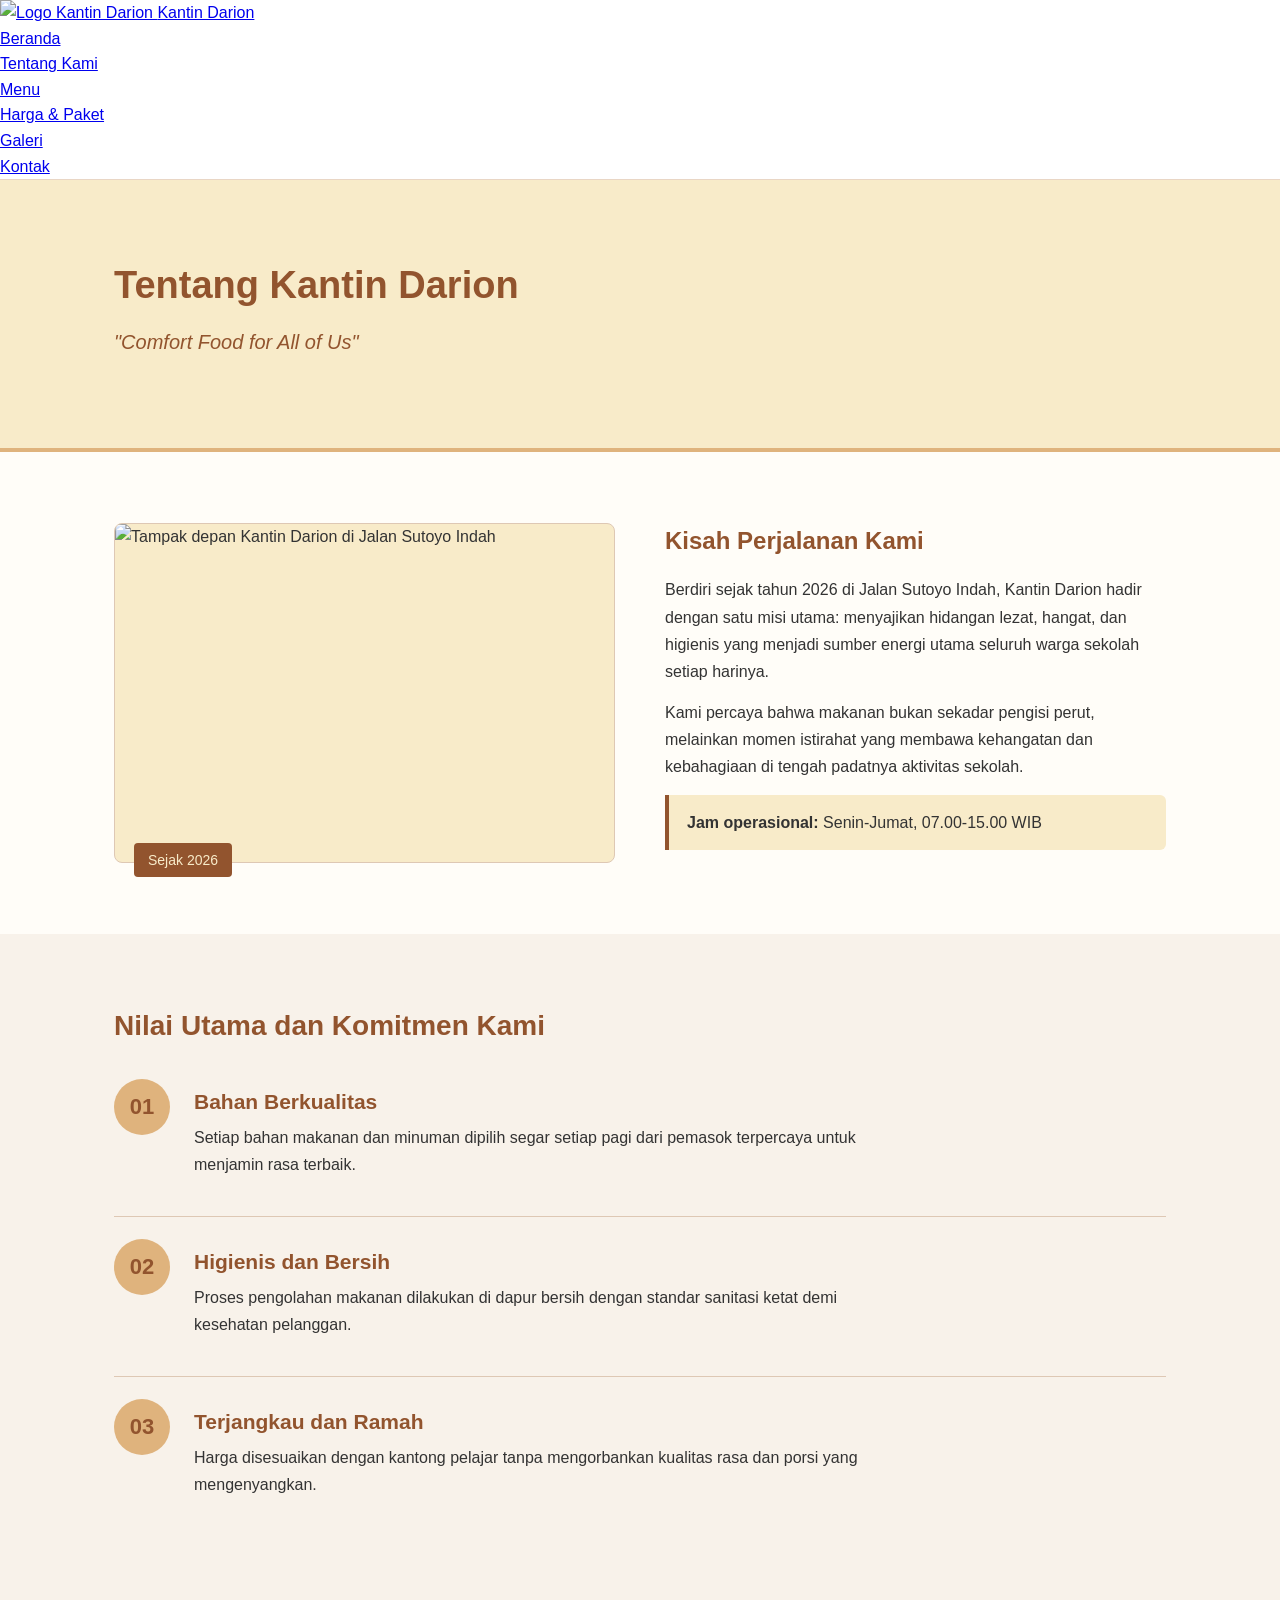
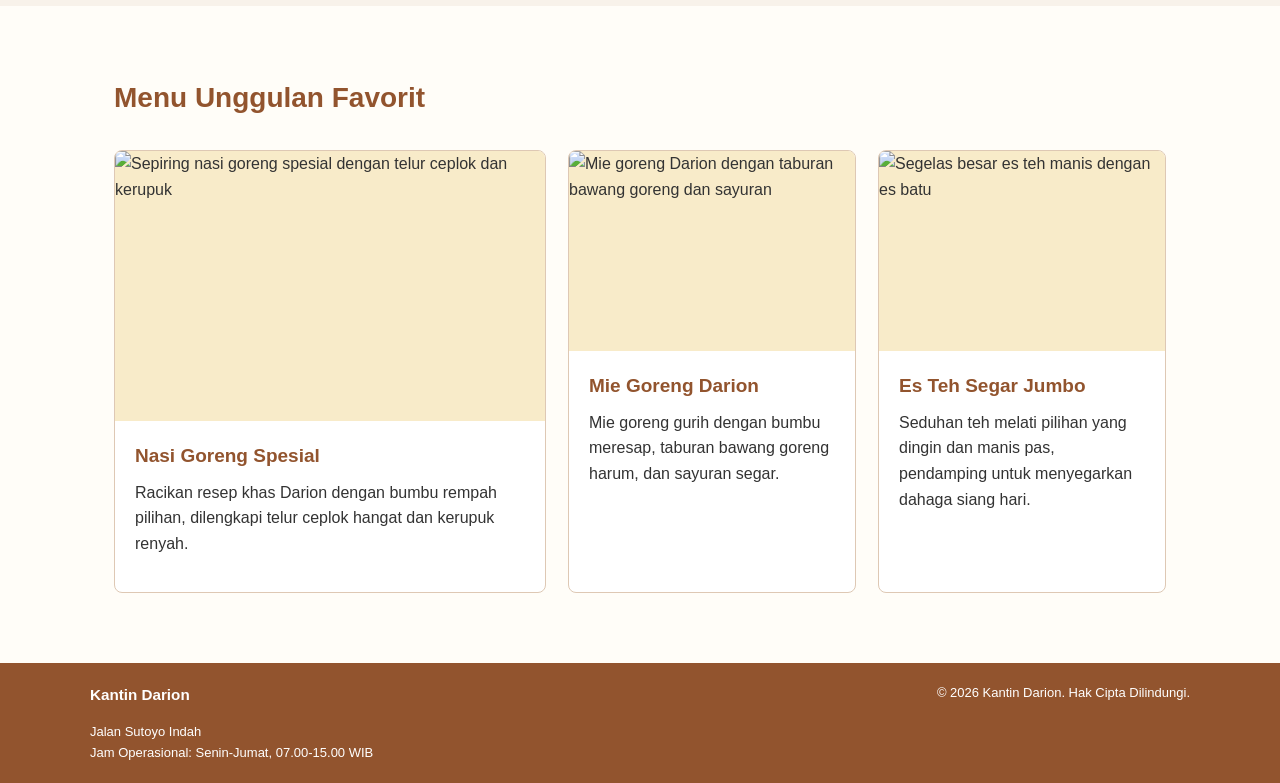
==== pages/about.html @ 690d01d7 "wip: implement about us page" ====
<!DOCTYPE html>
<html lang="id">
<head>
    <meta charset="UTF-8">
    <meta name="viewport" content="width=device-width, initial-scale=1.0">
    <title>Tentang Kami - Kantin Darion</title>
    <link rel="stylesheet" href="../styles/global.css">
    <link rel="stylesheet" href="../styles/about.css">
</head>
<body>

    <header class="main-header">
        <div class="header-container">
            <a href="../index.html" class="logo-link">
                <img src="jvjgvguvg" alt="Logo Kantin Darion" class="site-logo">
                <span class="site-title">Kantin Darion</span>
            </a>
            <nav class="main-nav">
                <ul>
                    <li><a href="../index.html">Beranda</a></li>
                    <li><a href="about.html" class="active">Tentang Kami</a></li>
                    <li><a href="products.html">Menu</a></li>
                    <li><a href="pricing.html">Harga & Paket</a></li>
                    <li><a href="gallery.html">Galeri</a></li>
                    <li><a href="contact.html">Kontak</a></li>
                </ul>
            </nav>
        </div>
    </header>

    <main class="about-page">
        
        <section class="about-hero">
            <div class="about-container">
                <h1>Tentang Kantin Darion</h1>
                <p class="hero-tagline">"Comfort Food for All of Us"</p>
            </div>
        </section>

        <section class="story-section">
            <div class="about-container story-grid">
                <figure class="story-figure">
                    <img src="" alt="Tampak depan Kantin Darion di Jalan Sutoyo Indah" class="story-image">
                    <span class="story-badge">Sejak 2026</span>
                </figure>
                <div class="story-text">
                    <h2>Kisah Perjalanan Kami</h2>
                    <p>Berdiri sejak tahun 2026 di Jalan Sutoyo Indah, Kantin Darion hadir dengan satu misi utama: menyajikan hidangan lezat, hangat, dan higienis yang menjadi sumber energi utama seluruh warga sekolah setiap harinya.</p>
                    <p>Kami percaya bahwa makanan bukan sekadar pengisi perut, melainkan momen istirahat yang membawa kehangatan dan kebahagiaan di tengah padatnya aktivitas sekolah.</p>
                    <p class="story-hours"><strong>Jam operasional:</strong> Senin-Jumat, 07.00-15.00 WIB</p>
                </div>
            </div>
        </section>

        <section class="values-section">
            <div class="about-container">
                <h2 class="section-title">Nilai Utama dan Komitmen Kami</h2>
                <ol class="values-list">
                    <li class="value-item">
                        <h3>Bahan Berkualitas</h3>
                        <p>Setiap bahan makanan dan minuman dipilih segar setiap pagi dari pemasok terpercaya untuk menjamin rasa terbaik.</p>
                    </li>
                    <li class="value-item">
                        <h3>Higienis dan Bersih</h3>
                        <p>Proses pengolahan makanan dilakukan di dapur bersih dengan standar sanitasi ketat demi kesehatan pelanggan.</p>
                    </li>
                    <li class="value-item">
                        <h3>Terjangkau dan Ramah</h3>
                        <p>Harga disesuaikan dengan kantong pelajar tanpa mengorbankan kualitas rasa dan porsi yang mengenyangkan.</p>
                    </li>
                </ol>
            </div>
        </section>

        <section class="signature-section">
            <div class="about-container">
                <h2 class="section-title">Menu Unggulan Favorit</h2>
                <div class="signature-grid">
                    <article class="signature-card signature-card-main">
                        <img src="../assets/images/about/special-fried-rice.jpg" alt="Sepiring nasi goreng spesial dengan telur ceplok dan kerupuk" class="signature-img">
                        <div class="signature-body">
                            <h3>Nasi Goreng Spesial</h3>
                            <p>Racikan resep khas Darion dengan bumbu rempah pilihan, dilengkapi telur ceplok hangat dan kerupuk renyah.</p>
                        </div>
                    </article>
                    <article class="signature-card">
                        <img src="../assets/images/about/fried-noodles.jpg" alt="Mie goreng Darion dengan taburan bawang goreng dan sayuran" class="signature-img">
                        <div class="signature-body">
                            <h3>Mie Goreng Darion</h3>
                            <p>Mie goreng gurih dengan bumbu meresap, taburan bawang goreng harum, dan sayuran segar.</p>
                        </div>
                    </article>
                    <article class="signature-card">
                        <img src="../assets/images/about/iced-sweet-tea.jpg" alt="Segelas besar es teh manis dengan es batu" class="signature-img">
                        <div class="signature-body">
                            <h3>Es Teh Segar Jumbo</h3>
                            <p>Seduhan teh melati pilihan yang dingin dan manis pas, pendamping untuk menyegarkan dahaga siang hari.</p>
                        </div>
                    </article>
                </div>
            </div>
        </section>
    </main>

    <footer class="main-footer">
        <div class="container footer-content">
            <div class="footer-info">
                <h3>Kantin Darion</h3>
                <p>Jalan Sutoyo Indah</p>
                <p>Jam Operasional: Senin-Jumat, 07.00-15.00 WIB</p>
            </div>
            <div class="footer-copyright">
                <p>&copy; 2026 Kantin Darion. Hak Cipta Dilindungi.</p>
            </div>
        </div>
    </footer>
</body>
</html>
---- styles/global.css ----
/* Basic styles */
* {
    margin: 0;
    padding: 0;
    box-sizing: border-box;
}

body {
    font-family: Arial, sans-serif;
    background-color: #fffdf8;
    color: #333;
    line-height: 1.6;
}

.container {
    width: 88%;
    max-width: 1100px;
    margin: auto;
}

.section-space {
    padding: 55px 0;
}

h1, h2, h3 {
    margin-bottom: 15px;
}

p {
    margin-bottom: 15px;
}

/* Navbar */
header {
    background-color: white;
    border-bottom: 1px solid #e9d6c5;
}

.navbar {
    display: flex;
    justify-content: space-between;
    align-items: center;
    min-height: 80px;
    gap: 20px;
}

.brand {
    display: flex;
    align-items: center;
    gap: 10px;
    font-size: 20px;
    font-weight: bold;
    color: #92542e;
    text-decoration: none;
    white-space: nowrap;
}

.brand img {
    width: 44px;
    height: 44px;
}

.nav-links {
    display: flex;
    gap: 18px;
    list-style: none;
}

.nav-links a {
    color: #333;
    text-decoration: none;
    padding: 8px 0;
    border-bottom: 2px solid transparent;
    transition: color 0.2s;
}

.nav-links a:hover,
.nav-links .active {
    color: #92542e;
    border-bottom-color: #92542e;
}

/* Buttons and links */
.button {
    display: inline-block;
    background-color: #92542e;
    color: white;
    padding: 10px 18px;
    border: none;
    border-radius: 5px;
    text-decoration: none;
    font: inherit;
    cursor: pointer;
    transition: background-color 0.2s;
}

.button:hover {
    background-color: #6e3e22;
}

.text-link {
    color: #92542e;
    font-weight: bold;
}

/* Footer */
footer {
    background-color: #92542e;
    color: white;
    padding: 20px 0;
}

.footer-content {
    display: flex;
    justify-content: space-between;
    gap: 20px;
    font-size: 13px;
}

.footer-content p {
    margin: 0;
}

.back-to-top {
    position: fixed;
    right: 18px;
    bottom: 18px;
    background-color: #92542e;
    color: white;
    width: 38px;
    height: 38px;
    border-radius: 50%;
    display: flex;
    align-items: center;
    justify-content: center;
    text-decoration: none;
}
---- styles/about.css ----
.about-container {
    max-width: 1100px;
    margin: 0 auto;
    padding: 0 24px;
}

.section-title {
    color: #92542e;
    font-size: 28px;
    margin-bottom: 30px;
}

.about-hero {
    background-color: #f8ebc9;
    padding: 75px 0;
    border-bottom: 4px solid #dfb37d;
}

.about-hero h1 {
    color: #92542e;
    font-size: 38px;
    margin-bottom: 10px;
}

.hero-tagline {
    font-size: 20px;
    font-style: italic;
    color: #92542e;
}

.story-section {
    padding: 70px 0;
}

.story-grid {
    display: grid;
    grid-template-columns: 1fr 1fr;
    gap: 50px;
    align-items: center;
}

.story-figure {
    position: relative;
    margin: 0;
}

.story-image {
    display: block;
    width: 100%;
    height: 340px;
    object-fit: cover;
    border: 1px solid #dec8b4;
    border-radius: 8px;
    background-color: #f8ebc9;
}

.story-badge {
    position: absolute;
    bottom: -14px;
    left: 20px;
    padding: 6px 14px;
    background-color: #92542e;
    color: #f8ebc9;
    font-size: 14px;
    border-radius: 4px;
}

.story-text h2 {
    color: #92542e;
    margin-bottom: 16px;
}

.story-text p {
    margin-bottom: 14px;
    line-height: 1.7;
}

.story-hours {
    padding: 14px 18px;
    background-color: #f8ebc9;
    border-left: 4px solid #92542e;
    border-radius: 0 6px 6px 0;
}

/* ---------- Values (numbered list via CSS counter) ---------- */
.values-section {
    background-color: #f8f2ea;
    padding: 70px 0;
}

.values-list {
    list-style: none;
    padding: 0;
    margin: 0;
    counter-reset: value-number;
}

.value-item {
    position: relative;
    counter-increment: value-number;
    padding: 6px 0 22px 80px;
    margin-bottom: 22px;
    border-bottom: 1px solid #dec8b4;
}

.value-item:last-child {
    border-bottom: none;
    margin-bottom: 0;
}

.value-item::before {
    content: counter(value-number, decimal-leading-zero);
    position: absolute;
    top: 0;
    left: 0;
    width: 56px;
    height: 56px;
    line-height: 56px;
    text-align: center;
    background-color: #dfb37d;
    color: #92542e;
    font-size: 22px;
    font-weight: bold;
    border-radius: 50%;
}

.value-item h3 {
    color: #92542e;
    font-size: 21px;
    margin-bottom: 6px;
}

.value-item p {
    max-width: 700px;
    line-height: 1.7;
}

/* ---------- Signature menu (grid, first card wider) ---------- */
.signature-section {
    padding: 70px 0;
}

.signature-grid {
    display: grid;
    grid-template-columns: 1.5fr 1fr 1fr;
    gap: 22px;
}

.signature-card {
    display: flex;
    flex-direction: column;
    overflow: hidden;
    background-color: white;
    border: 1px solid #dec8b4;
    border-radius: 8px;
    transition: transform 0.2s, box-shadow 0.2s;
}

.signature-card:hover {
    transform: translateY(-5px);
    box-shadow: 0 8px 18px rgba(146, 84, 46, 0.18);
}

.signature-img {
    display: block;
    width: 100%;
    height: 200px;
    object-fit: cover;
    background-color: #f8ebc9;
}

.signature-card-main .signature-img {
    height: 270px;
}

.signature-body {
    padding: 20px;
}

.signature-body h3 {
    color: #92542e;
    font-size: 19px;
    margin-bottom: 8px;
}

.signature-body p {
    line-height: 1.6;
}
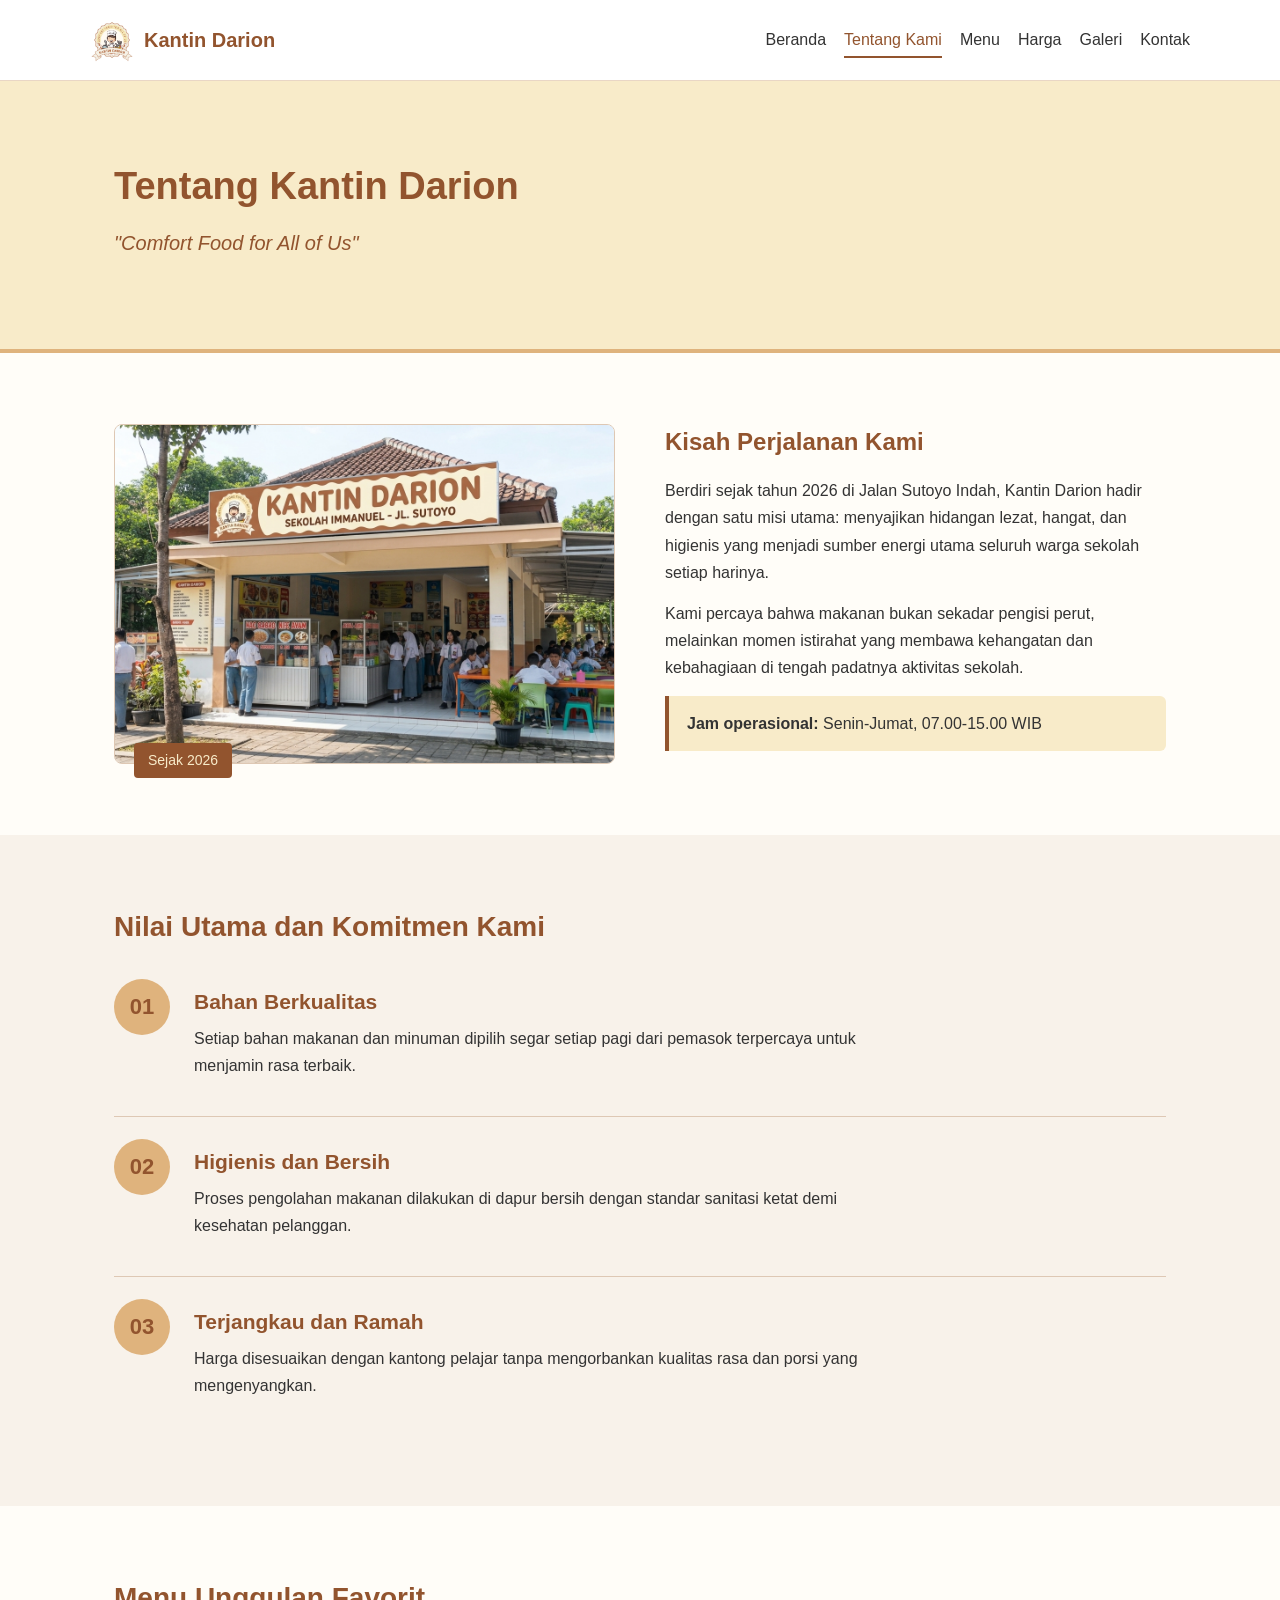
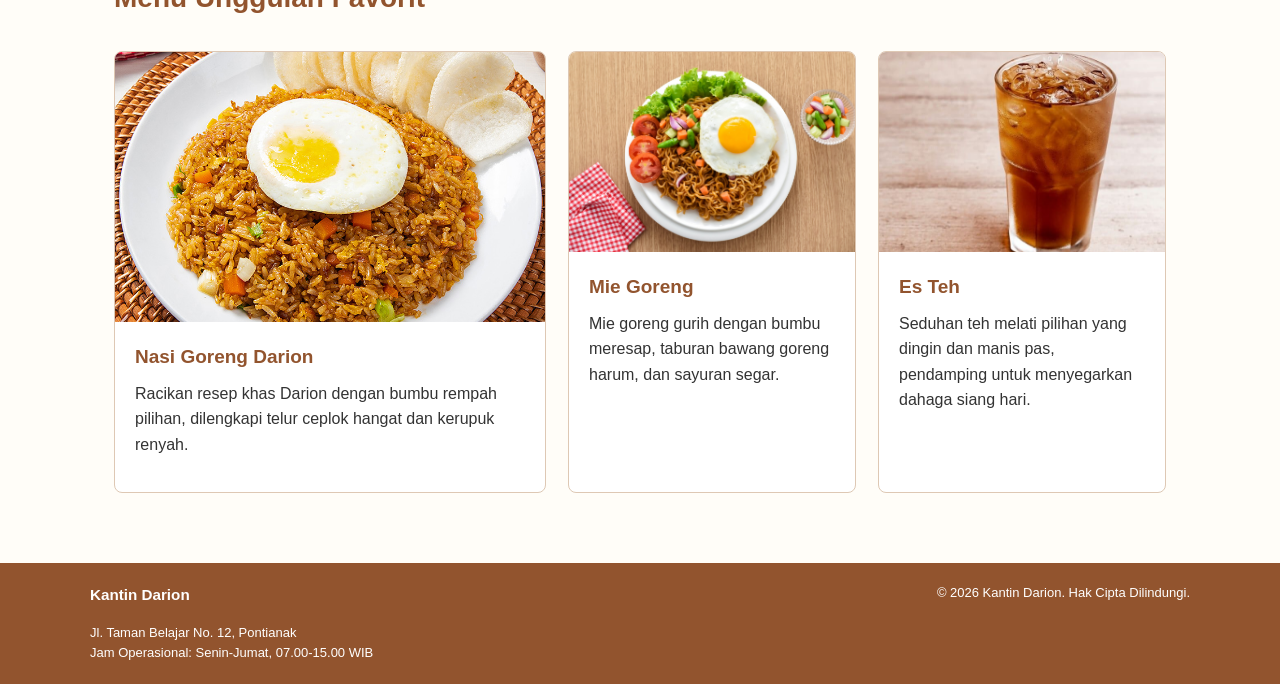
==== commit 06e465d2: "feat: add about page" ====
--- a/pages/about.html
+++ b/pages/about.html
@@ -9,23 +9,21 @@
 </head>
 <body>
 
-    <header class="main-header">
-        <div class="header-container">
-            <a href="../index.html" class="logo-link">
-                <img src="jvjgvguvg" alt="Logo Kantin Darion" class="site-logo">
-                <span class="site-title">Kantin Darion</span>
+    <header id="top">
+        <nav class="container navbar">
+            <a href="../index.html" class="brand">
+                <img src="../assets/images/logo/kantin-darion-logo.jpg" alt="Logo Kantin Darion dengan gambar koki dan peralatan memasak">
+                <span>Kantin Darion</span>
             </a>
-            <nav class="main-nav">
-                <ul>
-                    <li><a href="../index.html">Beranda</a></li>
-                    <li><a href="about.html" class="active">Tentang Kami</a></li>
-                    <li><a href="products.html">Menu</a></li>
-                    <li><a href="pricing.html">Harga & Paket</a></li>
-                    <li><a href="gallery.html">Galeri</a></li>
-                    <li><a href="contact.html">Kontak</a></li>
-                </ul>
-            </nav>
-        </div>
+            <ul class="nav-links">
+                <li><a href="../index.html">Beranda</a></li>
+                <li><a href="about.html" class="active">Tentang Kami</a></li>
+                <li><a href="products.html">Menu</a></li>
+                <li><a href="pricing.html">Harga</a></li>
+                <li><a href="gallery.html">Galeri</a></li>
+                <li><a href="contact.html" >Kontak</a></li>
+            </ul>
+        </nav>
     </header>
 
     <main class="about-page">
@@ -40,7 +38,7 @@
         <section class="story-section">
             <div class="about-container story-grid">
                 <figure class="story-figure">
-                    <img src="" alt="Tampak depan Kantin Darion di Jalan Sutoyo Indah" class="story-image">
+                    <img src="../assets/images/logo/Tampak depan kantin darion.jpg" alt="Tampak depan Kantin Darion di Jalan Sutoyo Indah" class="story-image">
                     <span class="story-badge">Sejak 2026</span>
                 </figure>
                 <div class="story-text">
@@ -77,23 +75,23 @@
                 <h2 class="section-title">Menu Unggulan Favorit</h2>
                 <div class="signature-grid">
                     <article class="signature-card signature-card-main">
-                        <img src="../assets/images/about/special-fried-rice.jpg" alt="Sepiring nasi goreng spesial dengan telur ceplok dan kerupuk" class="signature-img">
+                        <img src="../assets/images/logo/Nasi goreng.jpg" alt="Sepiring nasi goreng spesial dengan telur ceplok dan kerupuk" class="signature-img">
                         <div class="signature-body">
-                            <h3>Nasi Goreng Spesial</h3>
+                            <h3>Nasi Goreng Darion</h3>
                             <p>Racikan resep khas Darion dengan bumbu rempah pilihan, dilengkapi telur ceplok hangat dan kerupuk renyah.</p>
                         </div>
                     </article>
                     <article class="signature-card">
-                        <img src="../assets/images/about/fried-noodles.jpg" alt="Mie goreng Darion dengan taburan bawang goreng dan sayuran" class="signature-img">
+                        <img src="../assets/images/logo/Mie goreng.jpg" alt="Mie goreng Darion dengan taburan bawang goreng dan sayuran" class="signature-img">
                         <div class="signature-body">
-                            <h3>Mie Goreng Darion</h3>
+                            <h3>Mie Goreng</h3>
                             <p>Mie goreng gurih dengan bumbu meresap, taburan bawang goreng harum, dan sayuran segar.</p>
                         </div>
                     </article>
                     <article class="signature-card">
-                        <img src="../assets/images/about/iced-sweet-tea.jpg" alt="Segelas besar es teh manis dengan es batu" class="signature-img">
+                        <img src="../assets/images/logo/Teh es.jpg" alt="Segelas besar es teh manis dengan es batu" class="signature-img">
                         <div class="signature-body">
-                            <h3>Es Teh Segar Jumbo</h3>
+                            <h3>Es Teh</h3>
                             <p>Seduhan teh melati pilihan yang dingin dan manis pas, pendamping untuk menyegarkan dahaga siang hari.</p>
                         </div>
                     </article>
@@ -106,7 +104,7 @@
         <div class="container footer-content">
             <div class="footer-info">
                 <h3>Kantin Darion</h3>
-                <p>Jalan Sutoyo Indah</p>
+                <p>Jl. Taman Belajar No. 12, Pontianak</p>
                 <p>Jam Operasional: Senin-Jumat, 07.00-15.00 WIB</p>
             </div>
             <div class="footer-copyright">
--- a/styles/about.css
+++ b/styles/about.css
@@ -82,7 +82,6 @@
     border-radius: 0 6px 6px 0;
 }
 
-/* ---------- Values (numbered list via CSS counter) ---------- */
 .values-section {
     background-color: #f8f2ea;
     padding: 70px 0;
@@ -135,7 +134,6 @@
     line-height: 1.7;
 }
 
-/* ---------- Signature menu (grid, first card wider) ---------- */
 .signature-section {
     padding: 70px 0;
 }
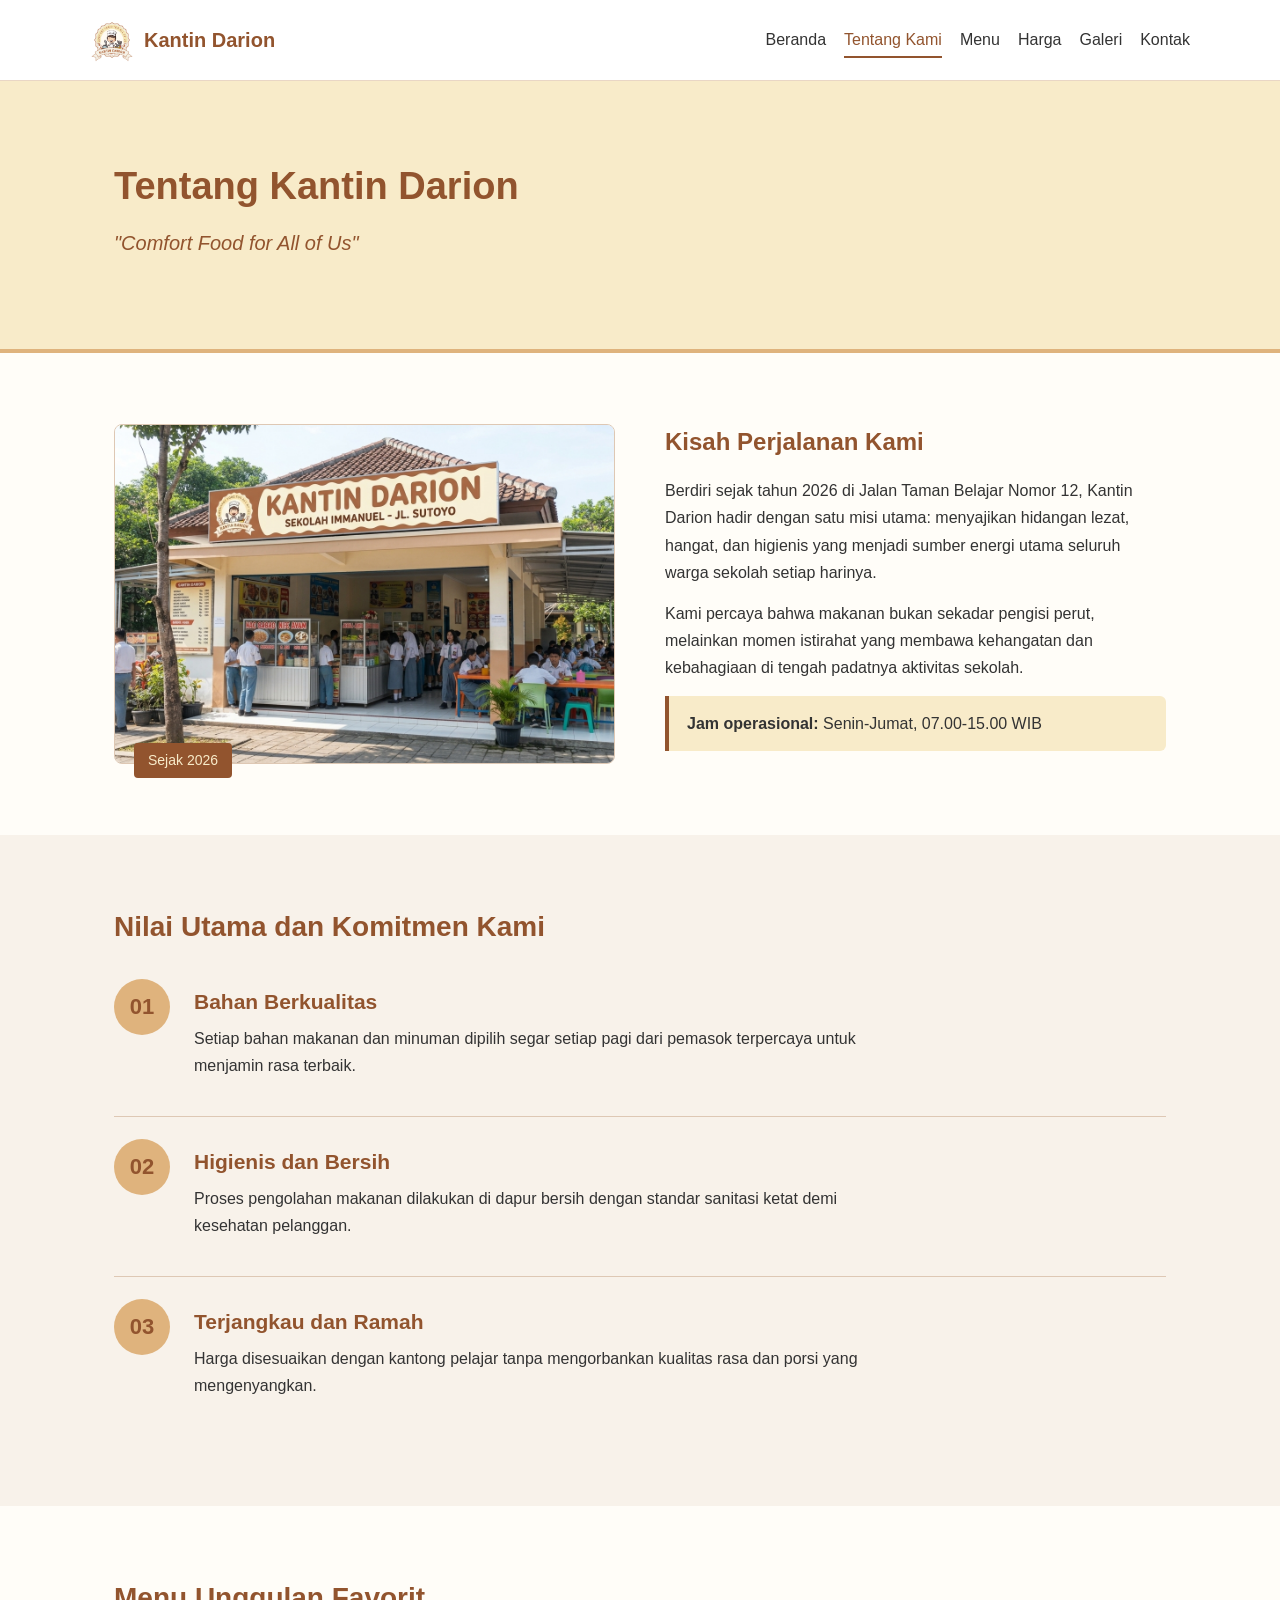
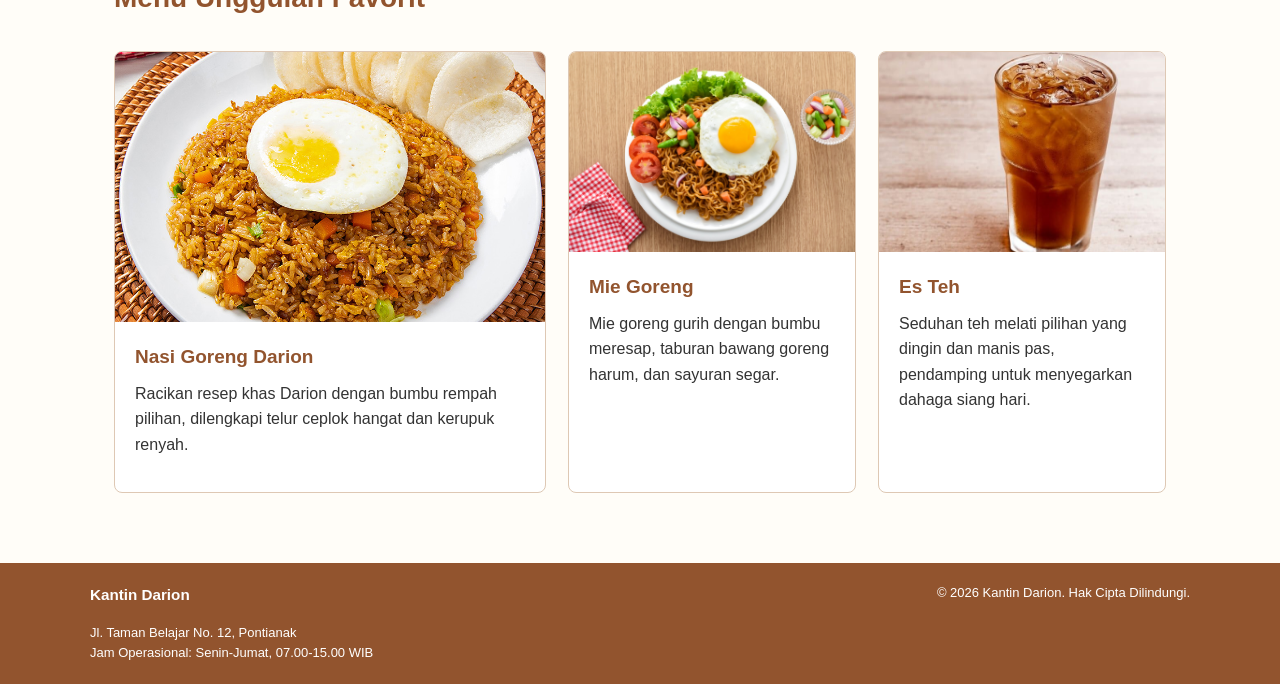
==== commit 40103b75: "feat: add about page" ====
--- a/pages/about.html
+++ b/pages/about.html
@@ -43,7 +43,7 @@
                 </figure>
                 <div class="story-text">
                     <h2>Kisah Perjalanan Kami</h2>
-                    <p>Berdiri sejak tahun 2026 di Jalan Sutoyo Indah, Kantin Darion hadir dengan satu misi utama: menyajikan hidangan lezat, hangat, dan higienis yang menjadi sumber energi utama seluruh warga sekolah setiap harinya.</p>
+                    <p>Berdiri sejak tahun 2026 di Jalan Taman Belajar Nomor 12, Kantin Darion hadir dengan satu misi utama: menyajikan hidangan lezat, hangat, dan higienis yang menjadi sumber energi utama seluruh warga sekolah setiap harinya.</p>
                     <p>Kami percaya bahwa makanan bukan sekadar pengisi perut, melainkan momen istirahat yang membawa kehangatan dan kebahagiaan di tengah padatnya aktivitas sekolah.</p>
                     <p class="story-hours"><strong>Jam operasional:</strong> Senin-Jumat, 07.00-15.00 WIB</p>
                 </div>
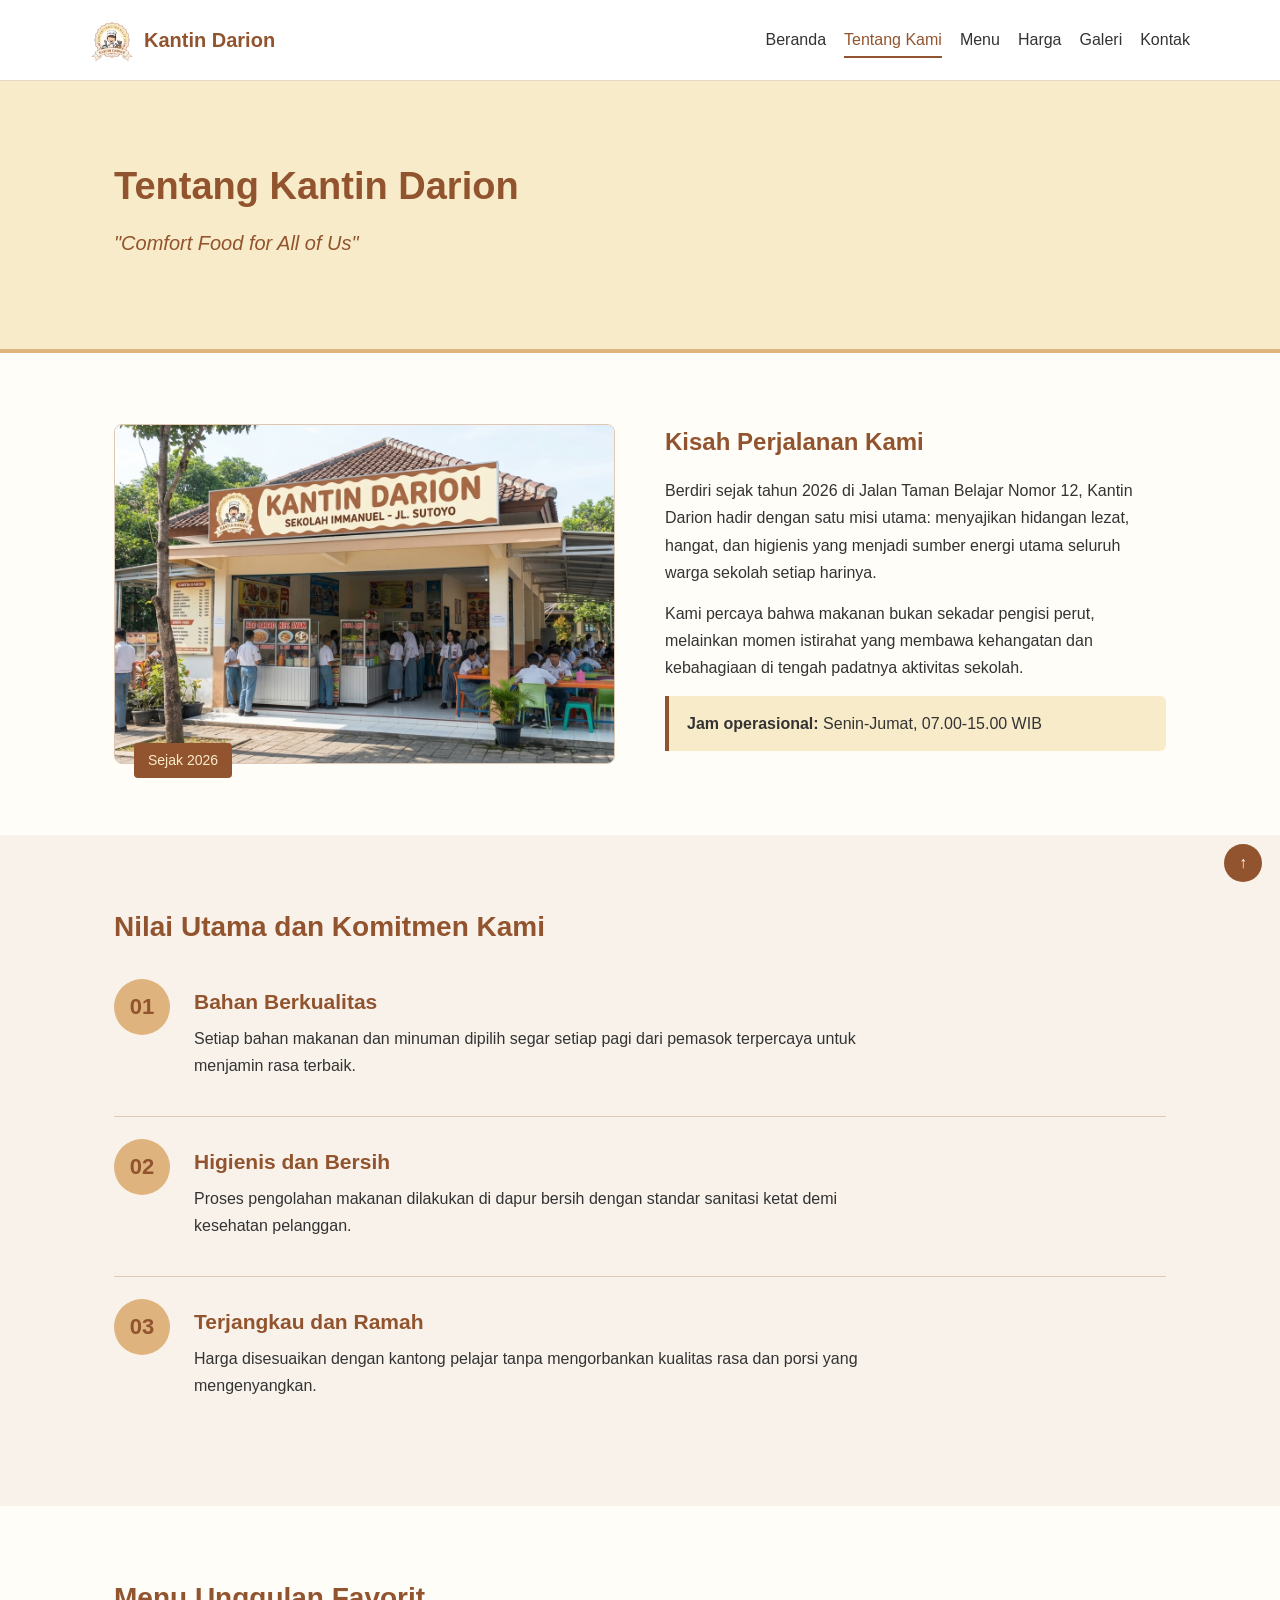
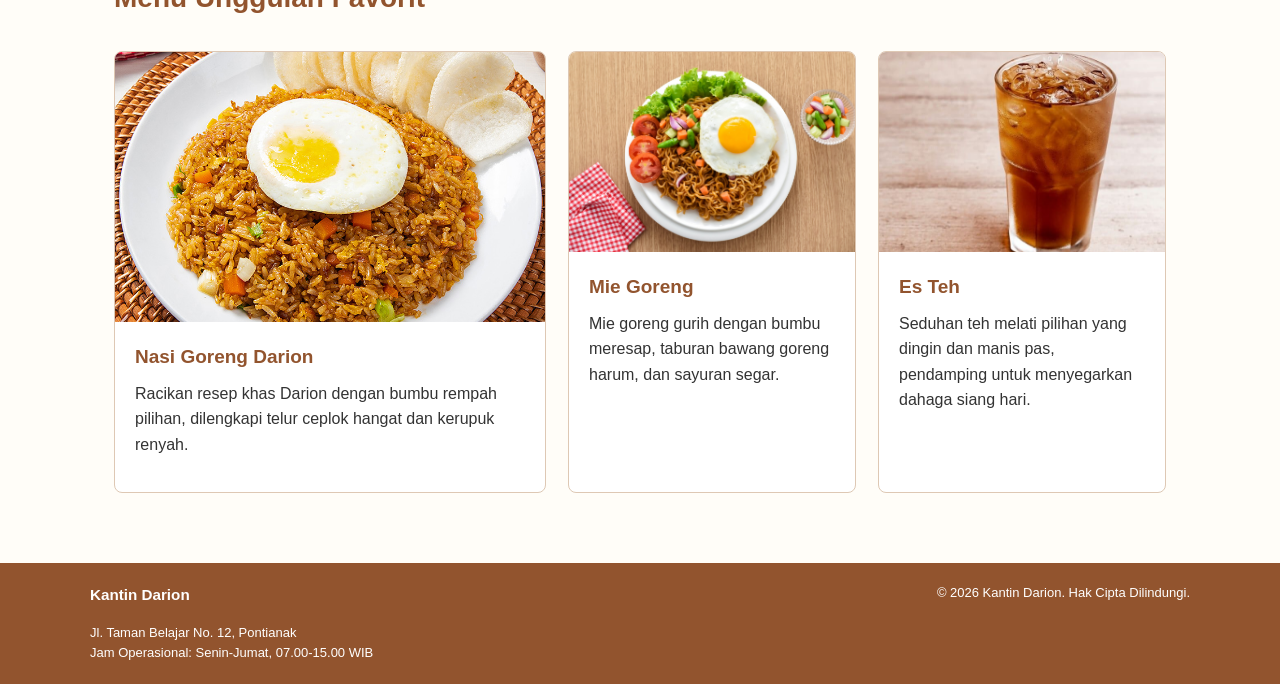
==== commit b6254305: "feat: add changes into about.html" ====
--- a/pages/about.html
+++ b/pages/about.html
@@ -112,5 +112,7 @@
             </div>
         </div>
     </footer>
+    <a href="#top" class="back-to-top" aria-label="Kembali ke atas">↑</a>
+    
 </body>
 </html>
